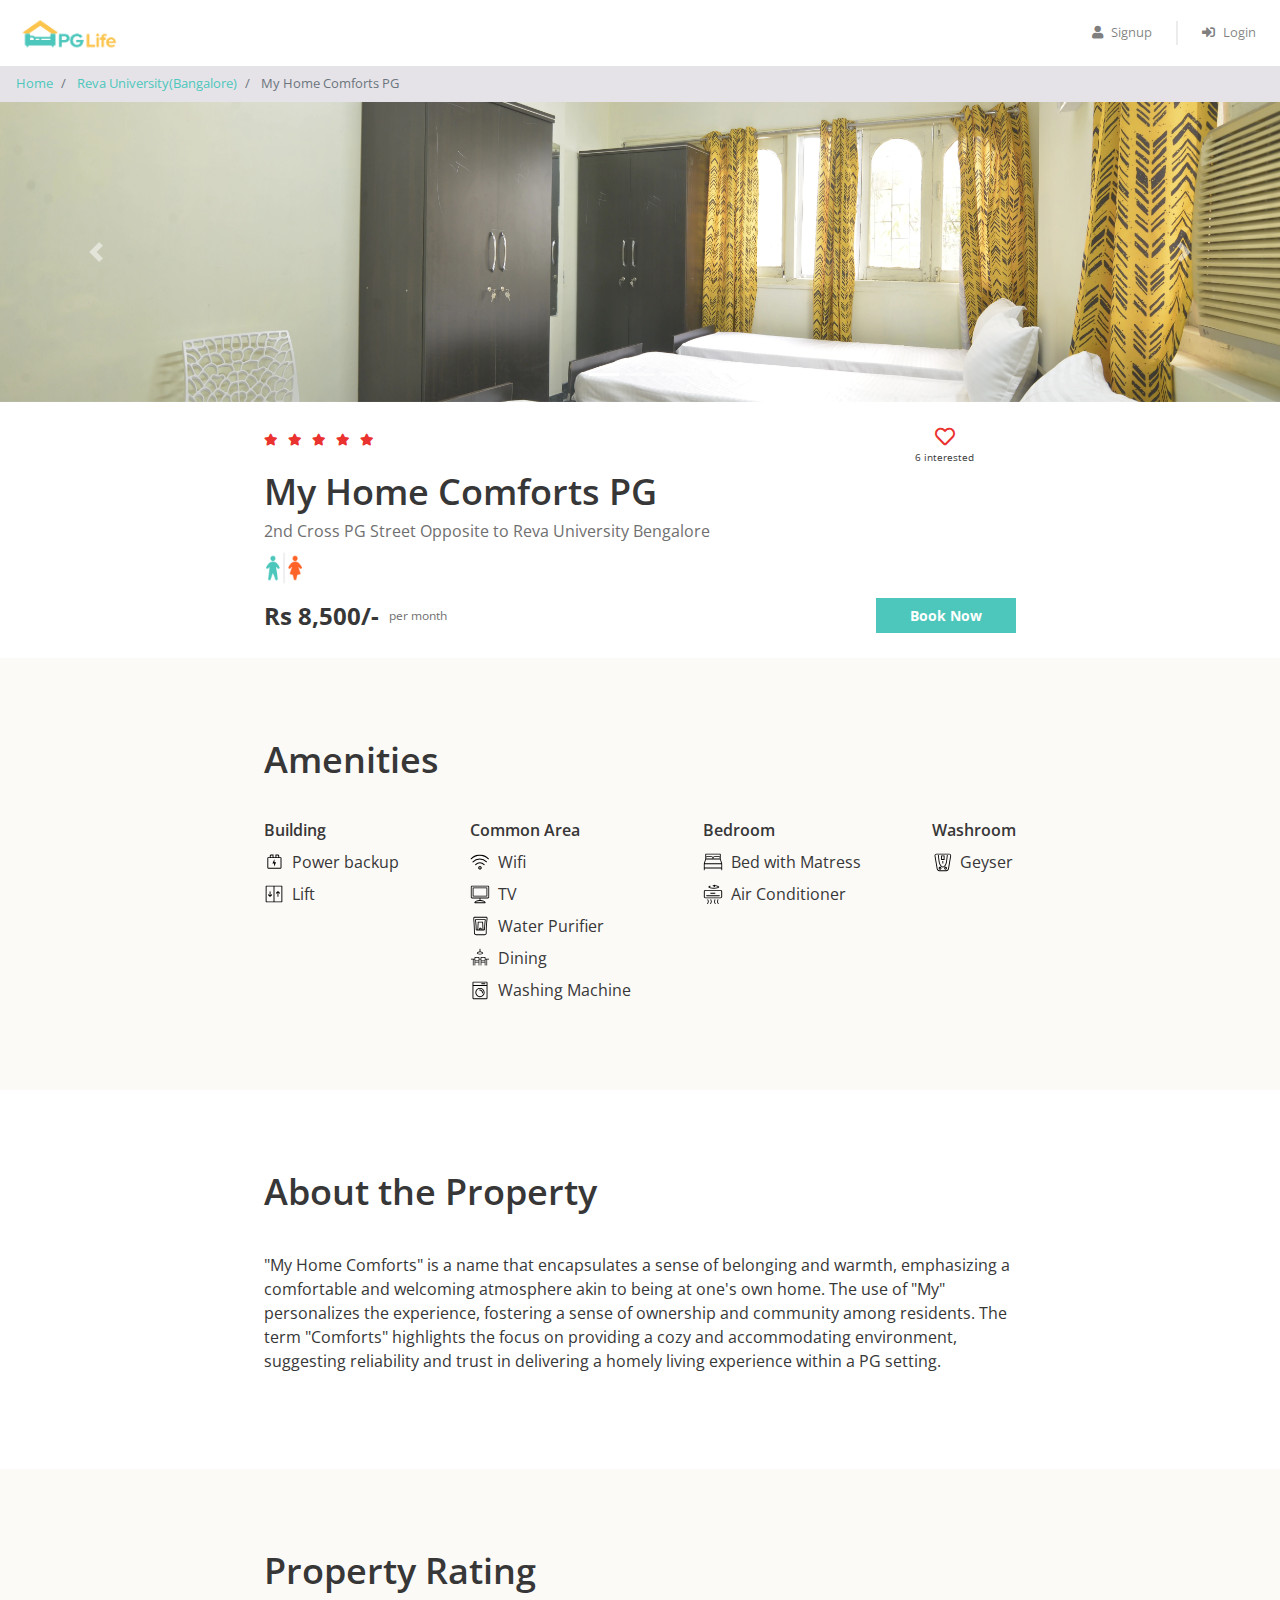
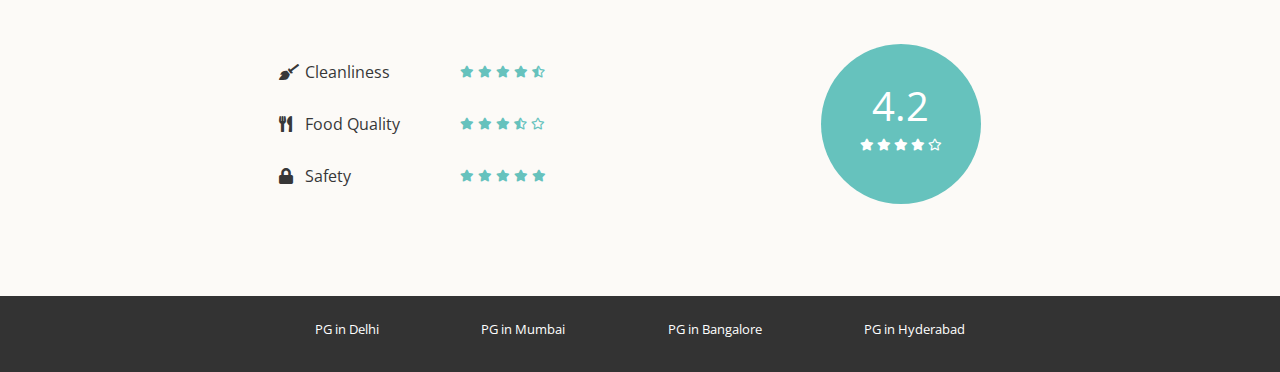
==== property_detail.html @ 11a0e8bd "Add files via upload" ====
<!DOCTYPE html>
<html lang="en">

<head>
    <meta name="viewport" content="width=device-width, initial-scale=1">
    <title>Ganpati Paying Guest | PG Life</title>

    <link href="css/bootstrap.min.css" rel="stylesheet" />
    <link href="https://use.fontawesome.com/releases/v5.11.2/css/all.css" rel="stylesheet" />
    <link href="https://fonts.googleapis.com/css2?family=Open+Sans:ital,wght@0,300;0,400;0,600;0,700;0,800;1,300;1,400;1,600;1,700;1,800&display=swap" rel="stylesheet" />
    <link href="css/common.css" rel="stylesheet" />
    <link href="css/property_detail.css" rel="stylesheet" />
</head>

<body>
    <div class="header sticky-top">
        <nav class="navbar navbar-expand-md navbar-light">
            <a class="navbar-brand" href="index.html">
                <img src="img/logo.png" />
            </a>
            <button class="navbar-toggler" type="button" data-toggle="collapse" data-target="#my-navbar">
                <span class="navbar-toggler-icon"></span>
            </button>

            <div class="collapse navbar-collapse justify-content-end" id="my-navbar">
                <ul class="navbar-nav">
                    <li class="nav-item">
                        <a class="nav-link" href="#" data-toggle="modal" data-target="#signup-modal">
                            <i class="fas fa-user"></i>Signup
                        </a>
                    </li>
                    <div class="nav-vl"></div>
                    <li class="nav-item">
                        <a class="nav-link" href="#" data-toggle="modal" data-target="#login-modal">
                            <i class="fas fa-sign-in-alt"></i>Login
                        </a>
                    </li>
                </ul>
            </div>
        </nav>
    </div>

    <div id="loading">
    </div>

    <nav aria-label="breadcrumb">
        <ol class="breadcrumb py-2">
            <li class="breadcrumb-item">
                <a href="index.html">Home</a>
            </li>
            <li class="breadcrumb-item">
                <a href="property_list.html">Reva University(Bangalore)</a>
            </li>
            <li class="breadcrumb-item active" aria-current="page">
                My Home Comforts PG
            </li>
        </ol>
    </nav>

    <div id="property-images" class="carousel slide" data-ride="carousel">
        <ol class="carousel-indicators">
            <li data-target="#property-images" data-slide-to="0" class="active"></li>
            <li data-target="#property-images" data-slide-to="1" class=""></li>
            <li data-target="#property-images" data-slide-to="2" class=""></li>
        </ol>
        <div class="carousel-inner">
            <div class="carousel-item active">
                <img class="d-block w-100" src="img/properties/1/1d4f0757fdb86d5f.jpg" alt="slide">
            </div>
            <div class="carousel-item">
                <img class="d-block w-100" src="img/properties/1/46ebbb537aa9fb0a.jpg" alt="slide">
            </div>
            <div class="carousel-item">
                <img class="d-block w-100" src="img/properties/1/eace7b9114fd6046.jpg" alt="slide">
            </div>
        </div>
        <a class="carousel-control-prev" href="#property-images" role="button" data-slide="prev">
            <span class="carousel-control-prev-icon" aria-hidden="true"></span>
            <span class="sr-only">Previous</span>
        </a>
        <a class="carousel-control-next" href="#property-images" role="button" data-slide="next">
            <span class="carousel-control-next-icon" aria-hidden="true"></span>
            <span class="sr-only">Next</span>
        </a>
    </div>

    <div class="property-summary page-container">
        <div class="row no-gutters justify-content-between">
            <div class="star-container" title="4.8">
                <i class="fas fa-star"></i>
                <i class="fas fa-star"></i>
                <i class="fas fa-star"></i>
                <i class="fas fa-star"></i>
                <i class="fas fa-star"></i>
            </div>
            <div class="interested-container">
                <i class="is-interested-image far fa-heart"></i>
                <div class="interested-text">
                    <span class="interested-user-count">6</span> interested
                </div>
            </div>
        </div>
        <div class="detail-container">
            <div class="property-name">My Home Comforts PG</div>
            <div class="property-address"> 2nd Cross PG Street Opposite to Reva University Bengalore</div>
            <div class="property-gender">
                <img src="img/unisex.png" />
            </div>
        </div>
        <div class="row no-gutters">
            <div class="rent-container col-6">
                <div class="rent">Rs 8,500/-</div>
                <div class="rent-unit">per month</div>
            </div>
            <div class="button-container col-6">
                <a href="#" class="btn btn-primary">Book Now</a>
            </div>
        </div>
    </div>

    <div class="property-amenities">
        <div class="page-container">
            <h1>Amenities</h1>
            <div class="row justify-content-between">
                <div class="col-md-auto">
                    <h5>Building</h5>
                    <div class="amenity-container">
                        <img src="img/amenities/powerbackup.svg">
                        <span>Power backup</span>
                    </div>
                    <div class="amenity-container">
                        <img src="img/amenities/lift.svg">
                        <span>Lift</span>
                    </div>
                </div>

                <div class="col-md-auto">
                    <h5>Common Area</h5>
                    <div class="amenity-container">
                        <img src="img/amenities/wifi.svg">
                        <span>Wifi</span>
                    </div>
                    <div class="amenity-container">
                        <img src="img/amenities/tv.svg">
                        <span>TV</span>
                    </div>
                    <div class="amenity-container">
                        <img src="img/amenities/rowater.svg">
                        <span>Water Purifier</span>
                    </div>
                    <div class="amenity-container">
                        <img src="img/amenities/dining.svg">
                        <span>Dining</span>
                    </div>
                    <div class="amenity-container">
                        <img src="img/amenities/washingmachine.svg">
                        <span>Washing Machine</span>
                    </div>
                </div>

                <div class="col-md-auto">
                    <h5>Bedroom</h5>
                    <div class="amenity-container">
                        <img src="img/amenities/bed.svg">
                        <span>Bed with Matress</span>
                    </div>
                    <div class="amenity-container">
                        <img src="img/amenities/ac.svg">
                        <span>Air Conditioner</span>
                    </div>
                </div>

                <div class="col-md-auto">
                    <h5>Washroom</h5>
                    <div class="amenity-container">
                        <img src="img/amenities/geyser.svg">
                        <span>Geyser</span>
                    </div>
                </div>
            </div>
        </div>
    </div>

    <div class="property-about page-container">
        <h1>About the Property</h1>
        <p>
            "My Home Comforts" is a name that encapsulates a sense of belonging and warmth, emphasizing a comfortable and welcoming atmosphere akin to being at one's own home. The use of "My" personalizes the experience, fostering a sense of ownership and community among residents. The term "Comforts" highlights the focus on providing a cozy and accommodating environment, suggesting reliability and trust in delivering a homely living experience within a PG setting.</p>
    </div>

    <div class="property-rating">
        <div class="page-container">
            <h1>Property Rating</h1>
            <div class="row align-items-center justify-content-between">
                <div class="col-md-6">
                    <div class="rating-criteria row">
                        <div class="col-6">
                            <i class="rating-criteria-icon fas fa-broom"></i>
                            <span class="rating-criteria-text">Cleanliness</span>
                        </div>
                        <div class="rating-criteria-star-container col-6" title="4.3">
                            <i class="fas fa-star"></i>
                            <i class="fas fa-star"></i>
                            <i class="fas fa-star"></i>
                            <i class="fas fa-star"></i>
                            <i class="fas fa-star-half-alt"></i>
                        </div>
                    </div>

                    <div class="rating-criteria row">
                        <div class="col-6">
                            <i class="rating-criteria-icon fas fa-utensils"></i>
                            <span class="rating-criteria-text">Food Quality</span>
                        </div>
                        <div class="rating-criteria-star-container col-6" title="3.4">
                            <i class="fas fa-star"></i>
                            <i class="fas fa-star"></i>
                            <i class="fas fa-star"></i>
                            <i class="fas fa-star-half-alt"></i>
                            <i class="far fa-star"></i>
                        </div>
                    </div>

                    <div class="rating-criteria row">
                        <div class="col-6">
                            <i class="rating-criteria-icon fa fa-lock"></i>
                            <span class="rating-criteria-text">Safety</span>
                        </div>
                        <div class="rating-criteria-star-container col-6" title="4.8">
                            <i class="fas fa-star"></i>
                            <i class="fas fa-star"></i>
                            <i class="fas fa-star"></i>
                            <i class="fas fa-star"></i>
                            <i class="fas fa-star"></i>
                        </div>
                    </div>
                </div>

                <div class="col-md-4">
                    <div class="rating-circle">
                        <div class="total-rating">4.2</div>
                        <div class="rating-circle-star-container">
                            <i class="fas fa-star"></i>
                            <i class="fas fa-star"></i>
                            <i class="fas fa-star"></i>
                            <i class="fas fa-star"></i>
                            <i class="far fa-star"></i>
                        </div>
                    </div>
                </div>
            </div>
        </div>
    </div>

   

    <div class="modal fade" id="signup-modal" tabindex="-1" role="dialog" aria-labelledby="signup-heading" aria-hidden="true">
        <div class="modal-dialog" role="document">
            <div class="modal-content">
                <div class="modal-header">
                    <h5 class="modal-title" id="signup-heading">Signup with PGLife</h5>
                    <button type="button" class="close" data-dismiss="modal" aria-label="Close">
                        <span aria-hidden="true">&times;</span>
                    </button>
                </div>

                <div class="modal-body">
                    <form id="signup-form" class="form" role="form">
                        <div class="input-group form-group">
                            <div class="input-group-prepend">
                                <span class="input-group-text">
                                    <i class="fas fa-user"></i>
                                </span>
                            </div>
                            <input type="text" class="form-control" name="full_name" placeholder="Full Name" maxlength="30" required>
                        </div>

                        <div class="input-group form-group">
                            <div class="input-group-prepend">
                                <span class="input-group-text">
                                    <i class="fas fa-phone-alt"></i>
                                </span>
                            </div>
                            <input type="text" class="form-control" name="phone" placeholder="Phone Number" maxlength="10" minlength="10" required>
                        </div>

                        <div class="input-group form-group">
                            <div class="input-group-prepend">
                                <span class="input-group-text">
                                    <i class="fas fa-envelope"></i>
                                </span>
                            </div>
                            <input type="email" class="form-control" name="email" placeholder="Email" required>
                        </div>

                        <div class="input-group form-group">
                            <div class="input-group-prepend">
                                <span class="input-group-text">
                                    <i class="fas fa-lock"></i>
                                </span>
                            </div>
                            <input type="password" class="form-control" name="password" placeholder="Password" minlength="6" required>
                        </div>

                        <div class="input-group form-group">
                            <div class="input-group-prepend">
                                <span class="input-group-text">
                                    <i class="fas fa-university"></i>
                                </span>
                            </div>
                            <input type="text" class="form-control" name="college_name" placeholder="College Name" maxlength="150" required>
                        </div>

                        <div class="form-group">
                            <span>I'm a</span>
                            <input type="radio" class="ml-3" id="gender-male" name="gender" value="male" /> Male
                            <label for="gender-male">
                            </label>
                            <input type="radio" class="ml-3" id="gender-female" name="gender" value="female" />
                            <label for="gender-female">
                                Female
                            </label>
                        </div>

                        <div class="form-group">
                            <button type="submit" class="btn btn-block btn-primary">Create Account</button>
                        </div>
                    </form>
                </div>

                <div class="modal-footer">
                    <span>Already have an account?
                        <a href="#" data-dismiss="modal" data-toggle="modal" data-target="#login-modal">Login</a>
                    </span>
                </div>
            </div>
        </div>
    </div>

    <div class="modal fade" id="login-modal" tabindex="-1" role="dialog" aria-labelledby="login-heading" aria-hidden="true">
        <div class="modal-dialog modal-dialog-centered" role="document">
            <div class="modal-content">
                <div class="modal-header">
                    <h5 class="modal-title" id="login-heading">Login with PGLife</h5>
                    <button type="button" class="close" data-dismiss="modal" aria-label="Close">
                        <span aria-hidden="true">&times;</span>
                    </button>
                </div>

                <div class="modal-body">
                    <form id="login-form" class="form" role="form">
                        <div class="input-group form-group">
                            <div class="input-group-prepend">
                                <span class="input-group-text">
                                    <i class="fas fa-user"></i>
                                </span>
                            </div>
                            <input type="email" class="form-control" name="email" placeholder="Email" required>
                        </div>

                        <div class="input-group form-group">
                            <div class="input-group-prepend">
                                <span class="input-group-text">
                                    <i class="fas fa-lock"></i>
                                </span>
                            </div>
                            <input type="password" class="form-control" name="password" placeholder="Password" minlength="6" required>
                        </div>

                        <div class="form-group">
                            <button type="submit" class="btn btn-block btn-primary">Login</button>
                        </div>
                    </form>
                </div>

                <div class="modal-footer">
                    <span>
                        <a href="#" data-dismiss="modal" data-toggle="modal" data-target="#signup-modal">Click here</a>
                        to register a new account
                    </span>
                </div>
            </div>
        </div>
    </div>

    <div class="footer">
        <div class="page-container footer-container">
            <div class="footer-cities">
                <div class="footer-city">
                    <a href="property_list.html">PG in Delhi</a>
                </div>
                <div class="footer-city">
                    <a href="property_list.html">PG in Mumbai</a>
                </div>
                <div class="footer-city">
                    <a href="property_list.html">PG in Bangalore</a>
                </div>
                <div class="footer-city">
                    <a href="property_list.html">PG in Hyderabad</a>
                </div>
            </div>
            
        </div>
    </div>

    <script type="text/javascript" src="js/jquery.js"></script>
    <script type="text/javascript" src="js/bootstrap.min.js"></script>
</body>

</html>
---- css/common.css ----
* {
    box-sizing: border-box;
    font-family: 'Open Sans', sans-serif;
}

body {
    color: #373737;
    font-size: 16px;
    position: relative;
}

h1,
h2,
h3,
h4,
h5,
h6 {
    font-weight: 600;
}

h1 {
    font-size: 36px;
    margin-bottom: 40px;
}

@media (max-width: 768px) {
    h1 {
        font-size: 28px;
    }
}

h3 {
    font-size: 24px;
    margin-bottom: 12px;
}

h5 {
    font-size: 16px;
    margin-bottom: 10px;
}

.btn-primary,
.btn-warning,
.btn-danger {
    color: white;
    font-weight: bold;
}

.input-group .input-group-text i {
    width: 14px;
}

input[type="radio"] {
    position: relative;
    top: 1px;
}

.breadcrumb {
    background-color: #e5e3e8;
    font-size: 13px;
    border-radius: 0px;
    margin-bottom: 0px;
}

.container {
    max-width: 920px;
    padding: 0px 20px;
}

.page-container {
    max-width: 800px;
    padding: 80px 24px;
    margin: auto;
}

@media (max-width: 768px) {
    .page-container {
        padding: 64px 24px;
    }
}

.white {
    color: #ffffff;
}

#loading {
    display: none;
    background-color: #666666;
    background-image: url("../img/progress_spinner.gif");
    background-repeat: no-repeat;
    background-position: center;
    opacity: 0.4;
    position: fixed;
    top: 0px;
    right: 0px;
    width: 100%;
    height: 100%;
    z-index: 10000000;
}

/* Login Modal */
#login-modal .modal-dialog {
    width: 350px;
    margin: auto;
}

.modal-footer {
    background-color: #f4f4f4;
    justify-content: center;
}

/* Header */
.header {
    background-color: white;
    font-size: 13px;
}

.header .navbar .navbar-brand img {
    height: 40px;
}

.header .navbar .nav-item i {
    margin-right: 8px;
}

.header .nav-vl {
    border-left: 2px solid #d6d6d678;
    height: 24px;
    margin: auto 16px;
    display: block;
}

@media(max-width:768px) {
    .header .nav-vl {
        display: none;
    }
}

.header .nav-name {
    font-weight: bold;
    margin: auto 16px;
}

@media(max-width:768px) {
    .header .nav-name {
        margin: 8px 0px
    }
}

/* Footer */
.footer {
    background-color: #333333;
    font-size: 13px;
}

.footer-container {
    padding: 24px;
}

.footer-cities {
    display: flex;
    flex-wrap: wrap;
    justify-content: space-around;
}

.footer-city {
    margin-bottom: 8px;
    text-align: center;
}

@media(max-width:768px) {
    .footer-city {
        width: 100%;
    }
}

.footer-city a {
    color: #ffffff;
}

.footer-copyright {
    color: #a9a9a9;
    text-align: center;
    padding-top: 24px;
}
---- css/property_detail.css ----
.carousel img {
    height: 300px;
    object-fit: cover;
}

.property-summary {
    padding: 24px;
}

.property-amenities,
.property-rating {
    background-color: #fcfaf7;
}

.star-container i {
    color: #EA322E;
    font-size: 12px;
    margin-right: 6px;
}

.interested-container {
    text-align: center;
    padding-right: 42px;
}

@media (max-width: 768px) {
    .interested-container {
        padding-right: 0px;
    }
}

.interested-container i {
    color: #EA322E;
    font-size: 20px;
    cursor: pointer;
}

.interested-text {
    font-size: 10px;
}

.detail-container {
    padding-bottom: 10px;
}

.property-name {
    font-size: 36px;
    font-weight: 600;
}

@media (max-width: 768px) {
    .property-name {
        font-size: 24px;
    }
}

.property-address {
    color: #6f6f6f;
    font-size: 16px;
    padding-bottom: 5px;
}

.property-gender img {
    width: 40px;
}

.rent-container {
    display: flex;
    align-items: center;
}

.rent {
    font-size: 24px;
    font-weight: bold;
    padding-right: 10px;
}

@media (max-width: 768px) {
    .rent {
        font-size: 18px;
    }
}

.rent-unit {
    color: #6f6f6f;
    font-size: 12px;
}

.button-container .btn {
    font-size: 14px;
    border-radius: 0px;
    width: 140px;
    float: right;
}

@media (max-width: 768px) {
    .property-amenities .row>div {
        padding-bottom: 24px;
    }
}

.amenity-container {
    margin: 8px 0px;
}

.amenity-container img {
    height: 20px;
    margin-top: -4px;
    margin-right: 4px;
}

.rating-criteria {
    margin: 28px 0px;
}

.rating-criteria-icon {
    width: 14px;
}

.rating-criteria-text {
    margin-left: 8px;
}

.rating-criteria-star-container {
    margin-top: -2px;
}

.rating-criteria-star-container i {
    color: #66C2BD;
    font-size: 12px;
}

.rating-circle {
    background-color: #66C2BD;
    color: white;
    text-align: center;
    height: 160px;
    width: 160px;
    border-radius: 50%;
    padding-top: 32px;
    margin: auto;
}

.total-rating {
    font-size: 40px;
}

.rating-circle-star-container {
    font-size: 12px;
}

.testimonial-block {
    background-color: #fcfaf7;
    padding: 0px 160px 24px;
    margin-top: 80px;
}

@media (max-width: 768px) {
    .testimonial-block {
        padding: 0px 24px 24px;
    }
}

.testimonial-image-container {
    text-align: center;
}

.testimonial-img {
    width: 100px;
    border-radius: 50%;
    position: relative;
    top: -40px;
}

.testimonial-text {
    color: #777777;
    text-align: center;
    position: relative;
}

.testimonial-text i {
    font-size: 20px;
    position: absolute;
    left: 0px;
    top: 0px;
}

.testimonial-text p {
    text-indent: 20px;
}

.testimonial-name {
    color: #2F2E2E;
    text-align: right;
    font-weight: bold;
    margin-top: 12px;
}
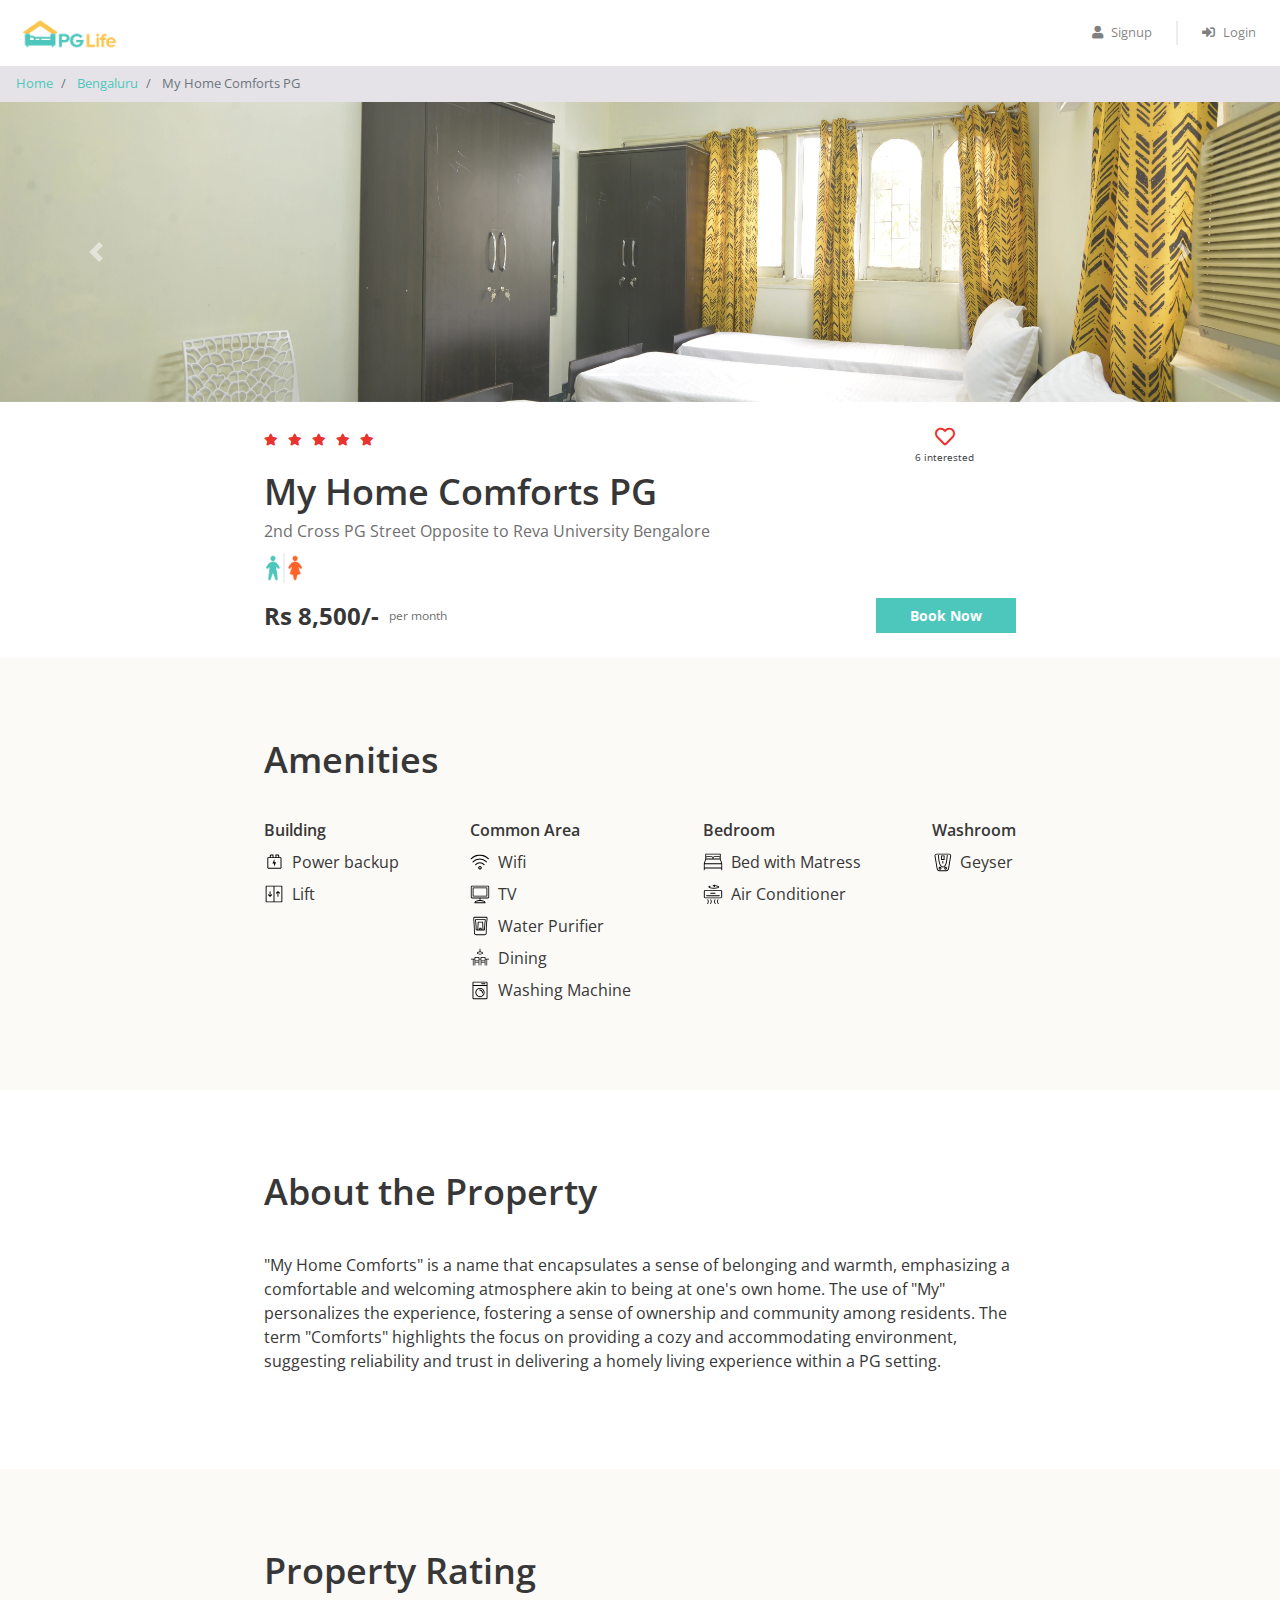
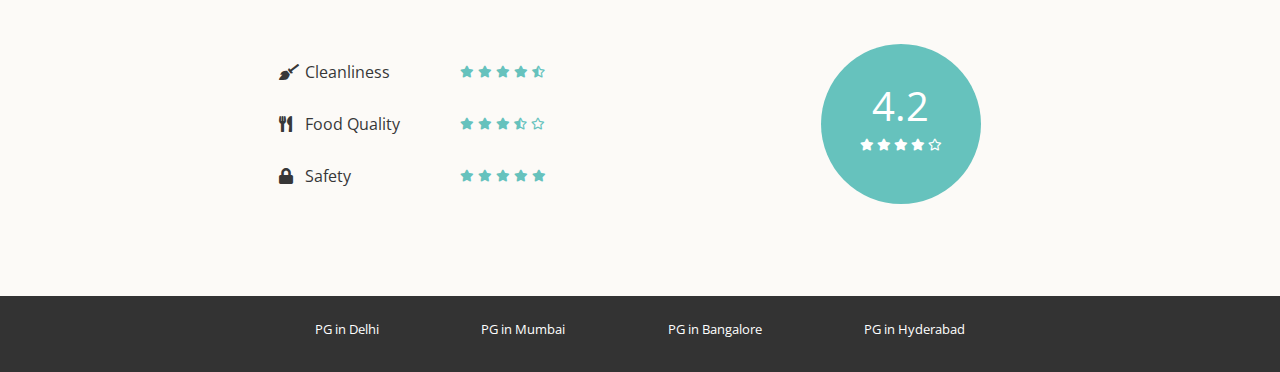
==== commit bdcc7f2b: "Update property_detail.html" ====
--- a/property_detail.html
+++ b/property_detail.html
@@ -49,7 +49,7 @@
                 <a href="index.html">Home</a>
             </li>
             <li class="breadcrumb-item">
-                <a href="property_list.html">Reva University(Bangalore)</a>
+                <a href="property_list.html">Bengaluru</a>
             </li>
             <li class="breadcrumb-item active" aria-current="page">
                 My Home Comforts PG
--- a/css/common.css
+++ b/css/common.css
@@ -182,4 +182,13 @@
     color: #a9a9a9;
     text-align: center;
     padding-top: 24px;
-}+}
+body::-webkit-scrollbar {
+  display: none;
+}
+
+/* Hide scrollbar for IE, Edge and Firefox */
+body {
+  -ms-overflow-style: none;  /* IE and Edge */
+  scrollbar-width: none;  /* Firefox */
+}
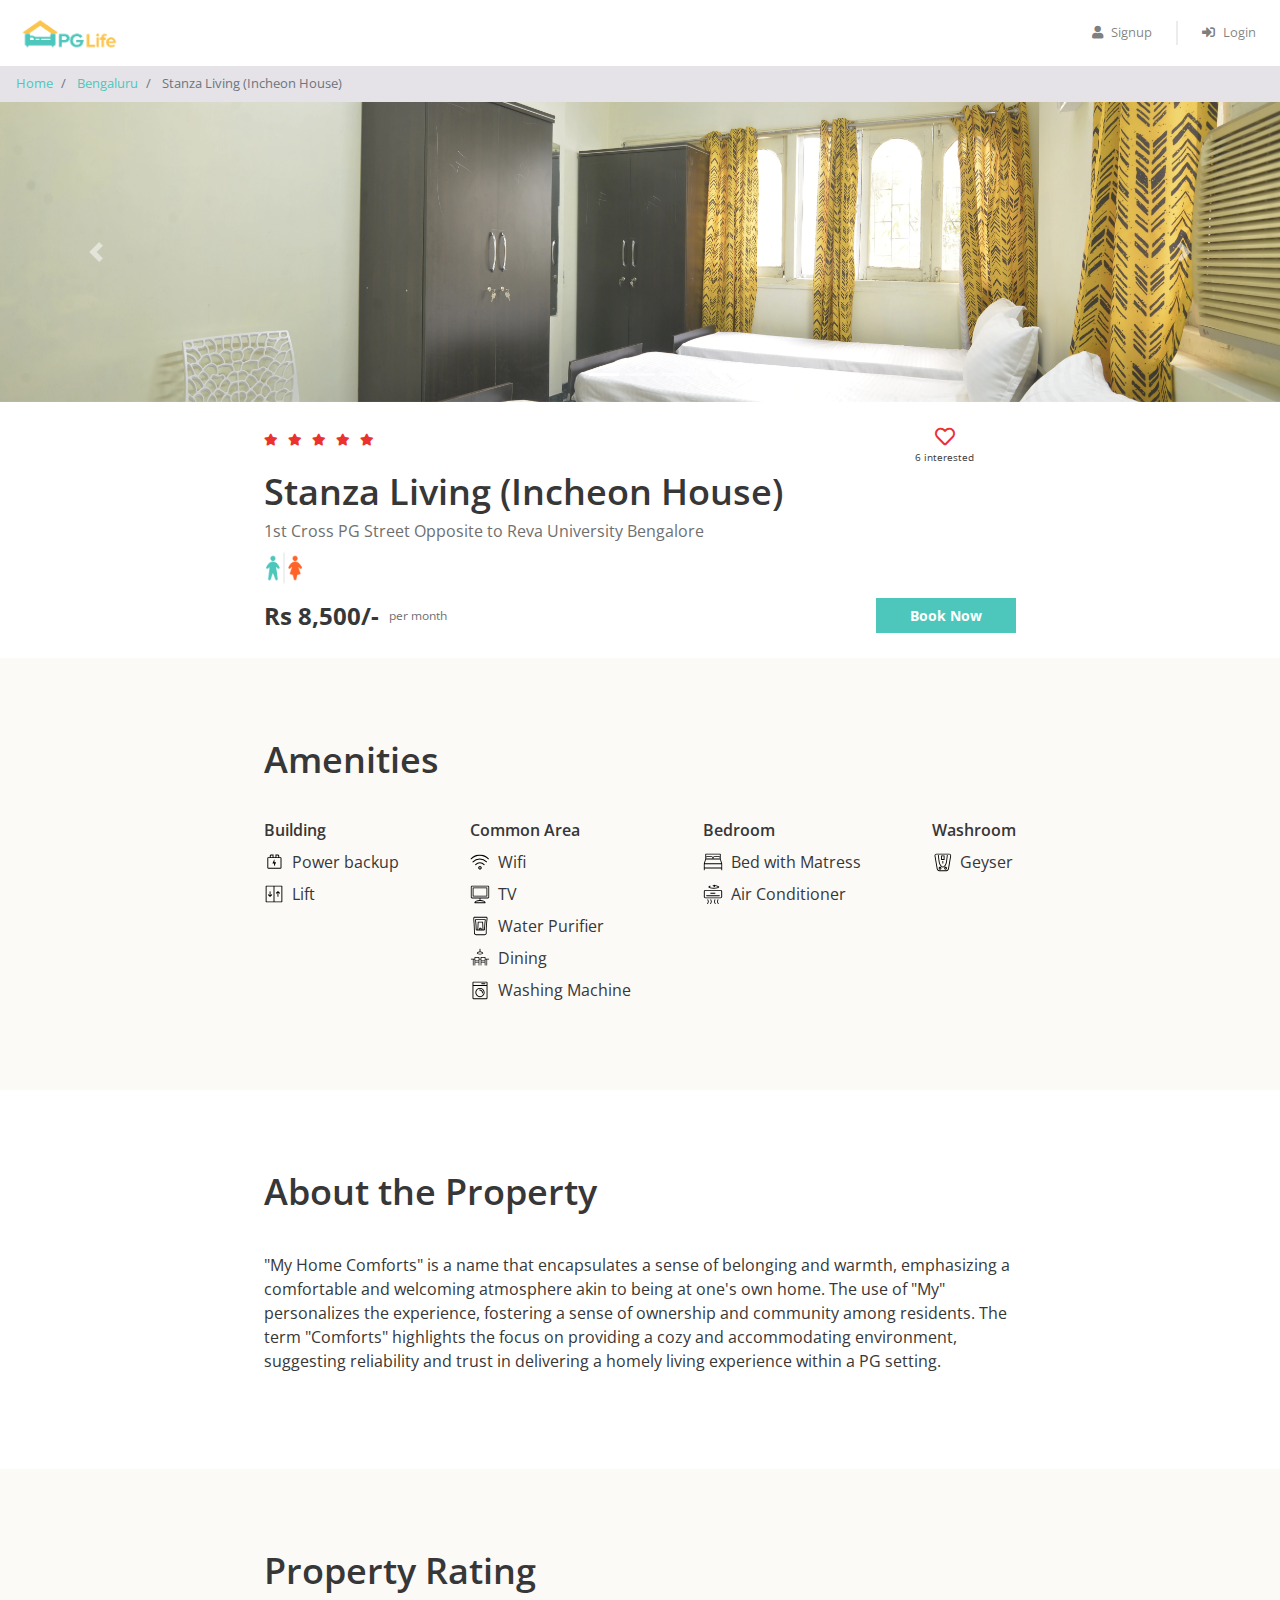
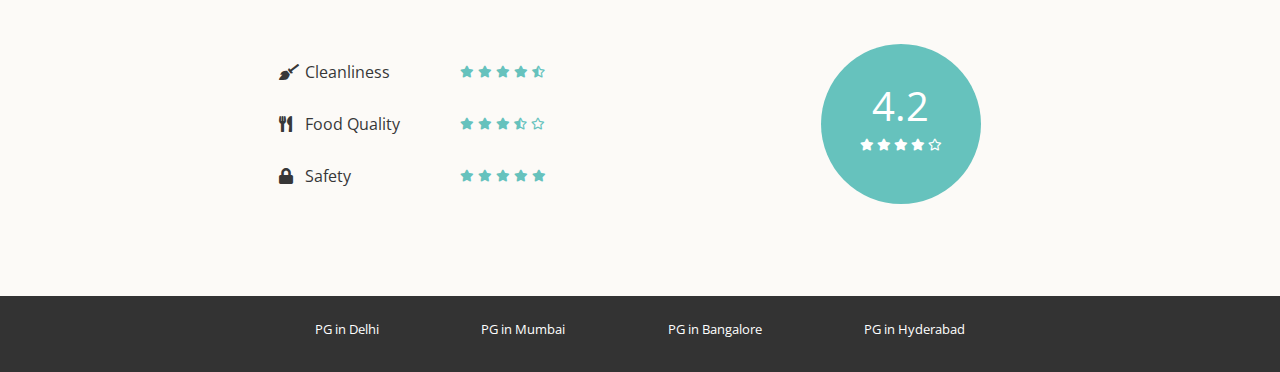
==== commit da36ba51: "Update property_detail.html" ====
--- a/property_detail.html
+++ b/property_detail.html
@@ -3,7 +3,7 @@
 
 <head>
     <meta name="viewport" content="width=device-width, initial-scale=1">
-    <title>Ganpati Paying Guest | PG Life</title>
+    <title>Stanza Living | PG Life</title>
 
     <link href="css/bootstrap.min.css" rel="stylesheet" />
     <link href="https://use.fontawesome.com/releases/v5.11.2/css/all.css" rel="stylesheet" />
@@ -49,10 +49,10 @@
                 <a href="index.html">Home</a>
             </li>
             <li class="breadcrumb-item">
-                <a href="property_list.html">Bengaluru</a>
+                <a href="property_list.html"><span id="cityBreadcrumb">Bengaluru</span></a>
             </li>
             <li class="breadcrumb-item active" aria-current="page">
-                My Home Comforts PG
+                Stanza Living (Incheon House)
             </li>
         </ol>
     </nav>
@@ -101,8 +101,8 @@
             </div>
         </div>
         <div class="detail-container">
-            <div class="property-name">My Home Comforts PG</div>
-            <div class="property-address"> 2nd Cross PG Street Opposite to Reva University Bengalore</div>
+            <div class="property-name">Stanza Living (Incheon House)</div>
+            <div class="property-address"> 1st Cross PG Street Opposite to Reva University Bengalore</div>
             <div class="property-gender">
                 <img src="img/unisex.png" />
             </div>
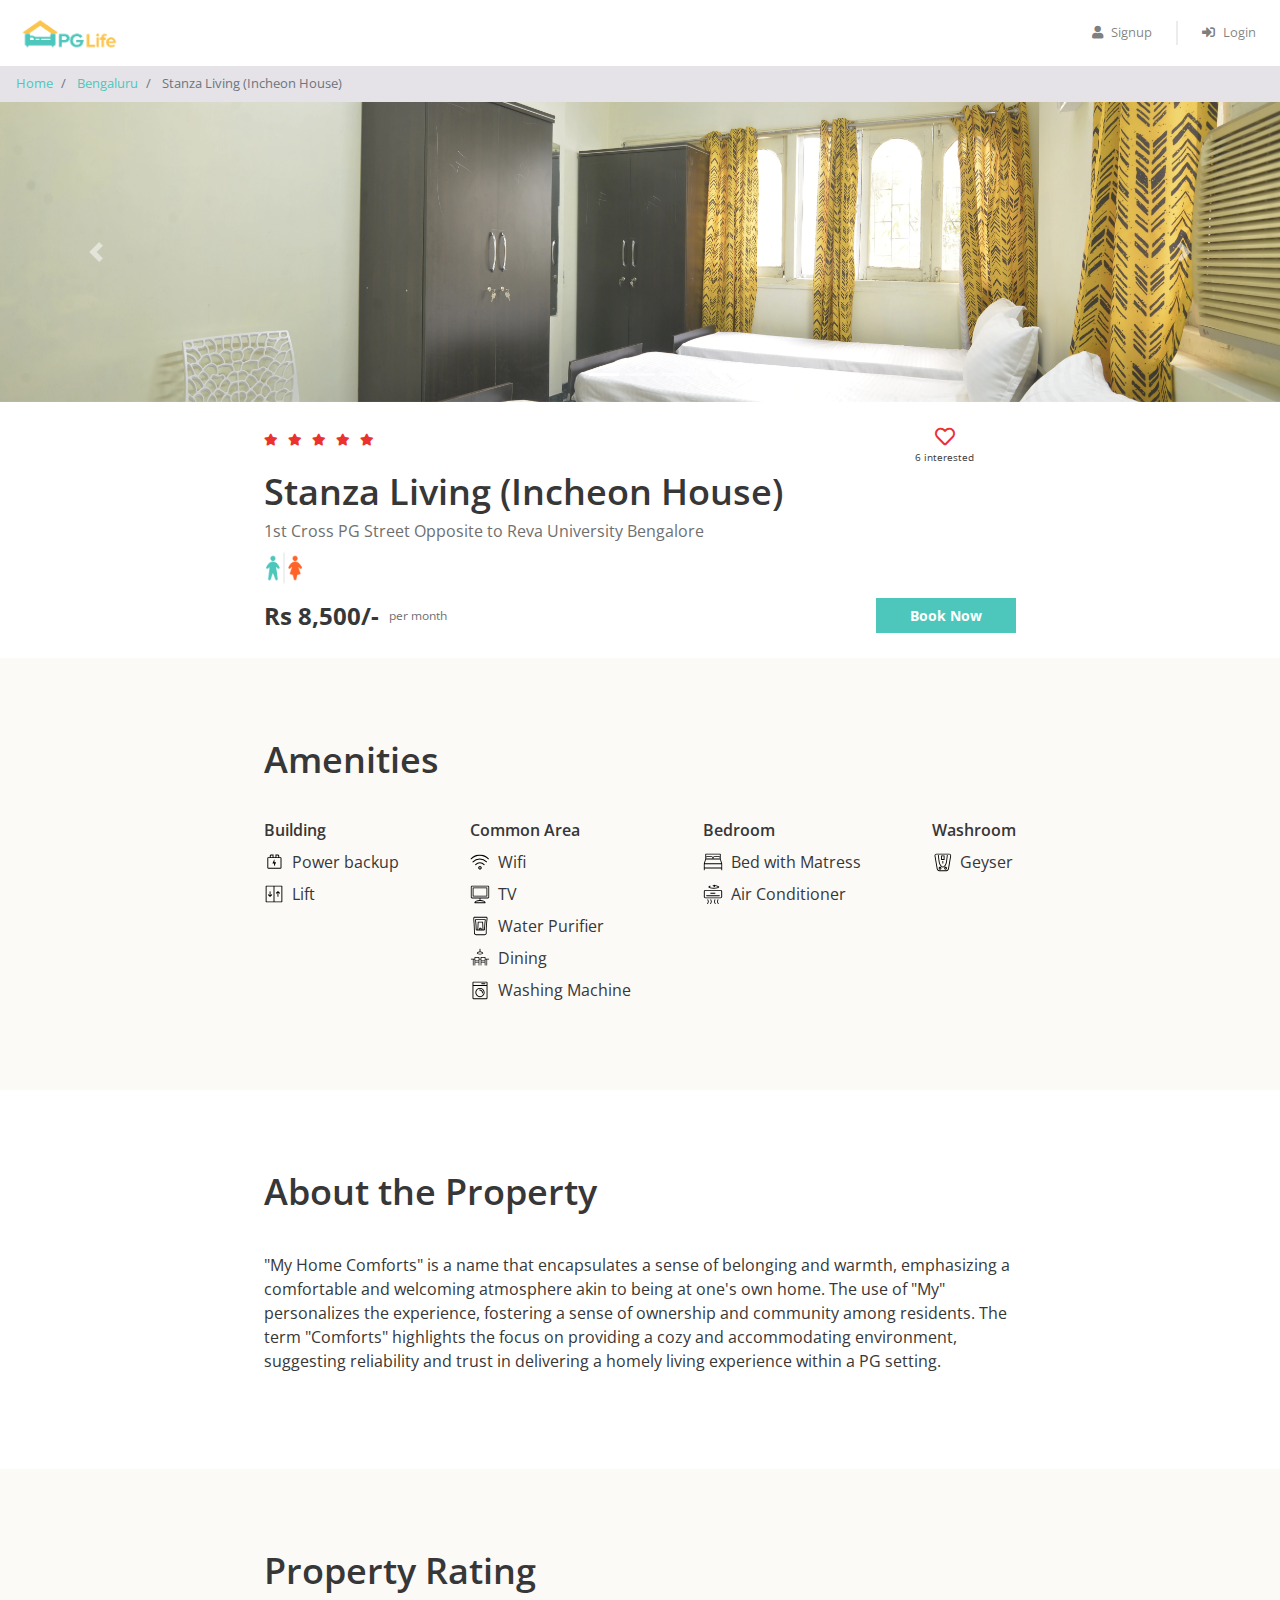
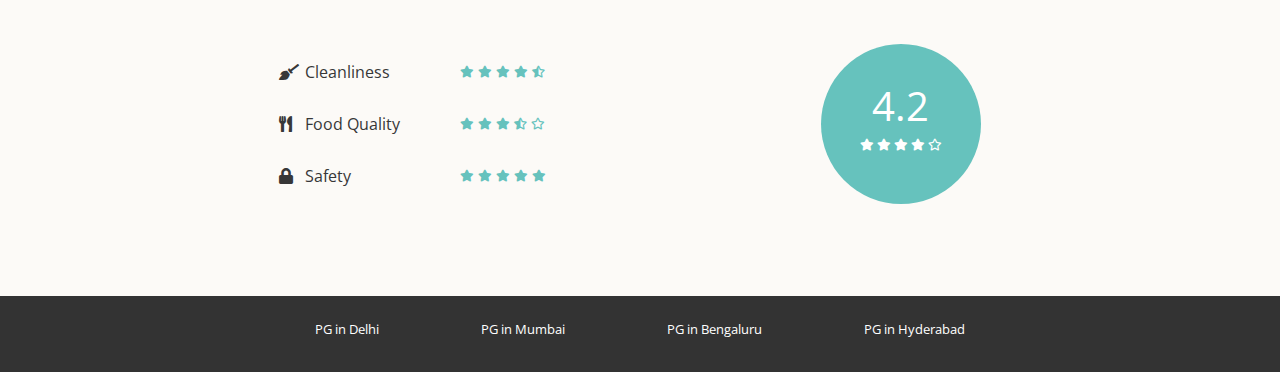
==== commit 6251aa93: "Update property_detail.html" ====
--- a/property_detail.html
+++ b/property_detail.html
@@ -386,16 +386,16 @@
         <div class="page-container footer-container">
             <div class="footer-cities">
                 <div class="footer-city">
-                    <a href="property_list.html">PG in Delhi</a>
+                    <a href="property_list.html?city=Delhi">PG in Delhi</a>
                 </div>
                 <div class="footer-city">
-                    <a href="property_list.html">PG in Mumbai</a>
+                    <a href="property_list.html?city=Mumbai">PG in Mumbai</a>
                 </div>
                 <div class="footer-city">
-                    <a href="property_list.html">PG in Bangalore</a>
+                    <a href="property_list.html?city=Bengaluru">PG in Bengaluru</a>
                 </div>
                 <div class="footer-city">
-                    <a href="property_list.html">PG in Hyderabad</a>
+                    <a href="property_list.html?city=Hyderabad">PG in Hyderabad</a>
                 </div>
             </div>
             
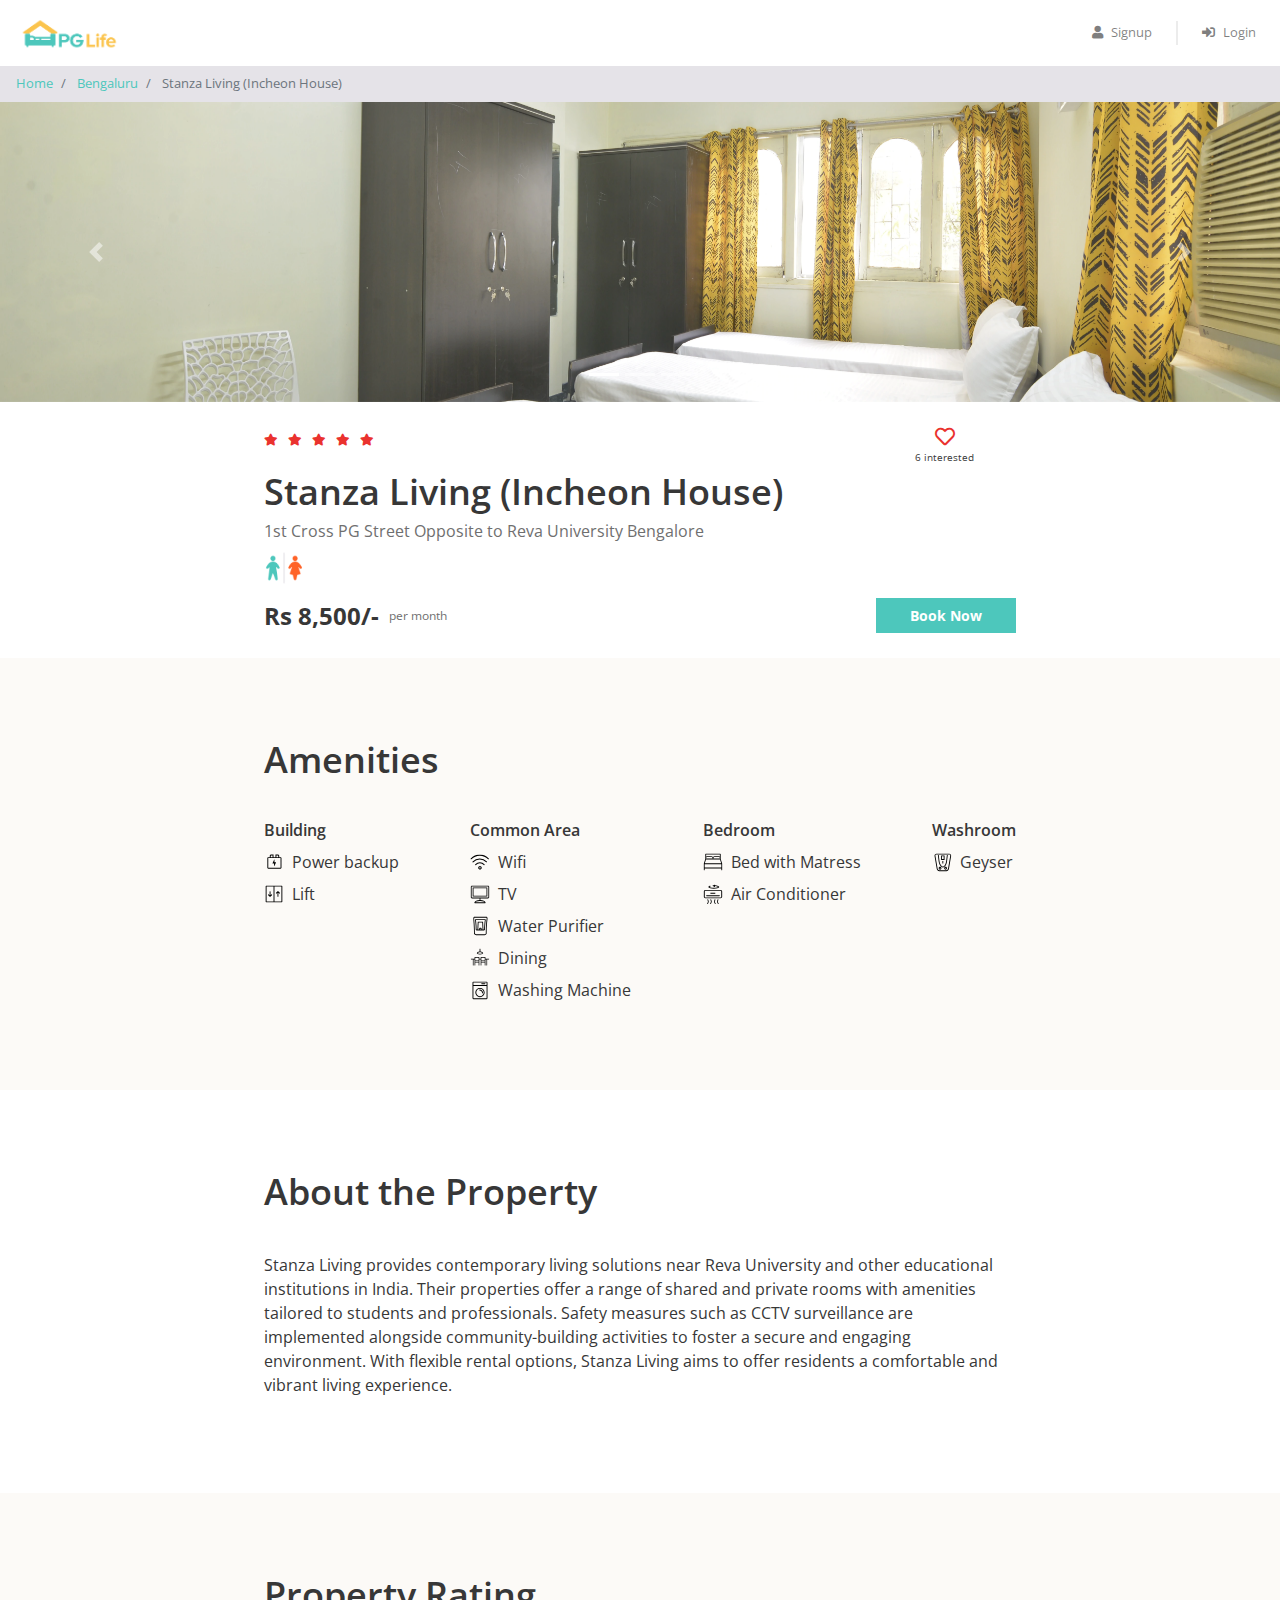
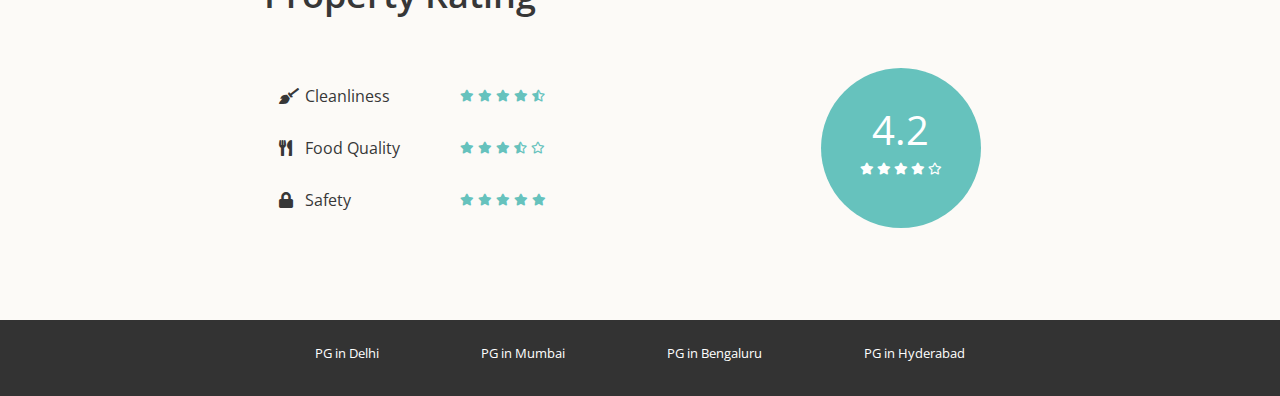
==== commit d440d2f9: "Update property_detail.html" ====
--- a/property_detail.html
+++ b/property_detail.html
@@ -184,7 +184,7 @@
     <div class="property-about page-container">
         <h1>About the Property</h1>
         <p>
-            "My Home Comforts" is a name that encapsulates a sense of belonging and warmth, emphasizing a comfortable and welcoming atmosphere akin to being at one's own home. The use of "My" personalizes the experience, fostering a sense of ownership and community among residents. The term "Comforts" highlights the focus on providing a cozy and accommodating environment, suggesting reliability and trust in delivering a homely living experience within a PG setting.</p>
+            Stanza Living provides contemporary living solutions near Reva University and other educational institutions in India. Their properties offer a range of shared and private rooms with amenities tailored to students and professionals. Safety measures such as CCTV surveillance are implemented alongside community-building activities to foster a secure and engaging environment. With flexible rental options, Stanza Living aims to offer residents a comfortable and vibrant living experience.</p>
     </div>
 
     <div class="property-rating">
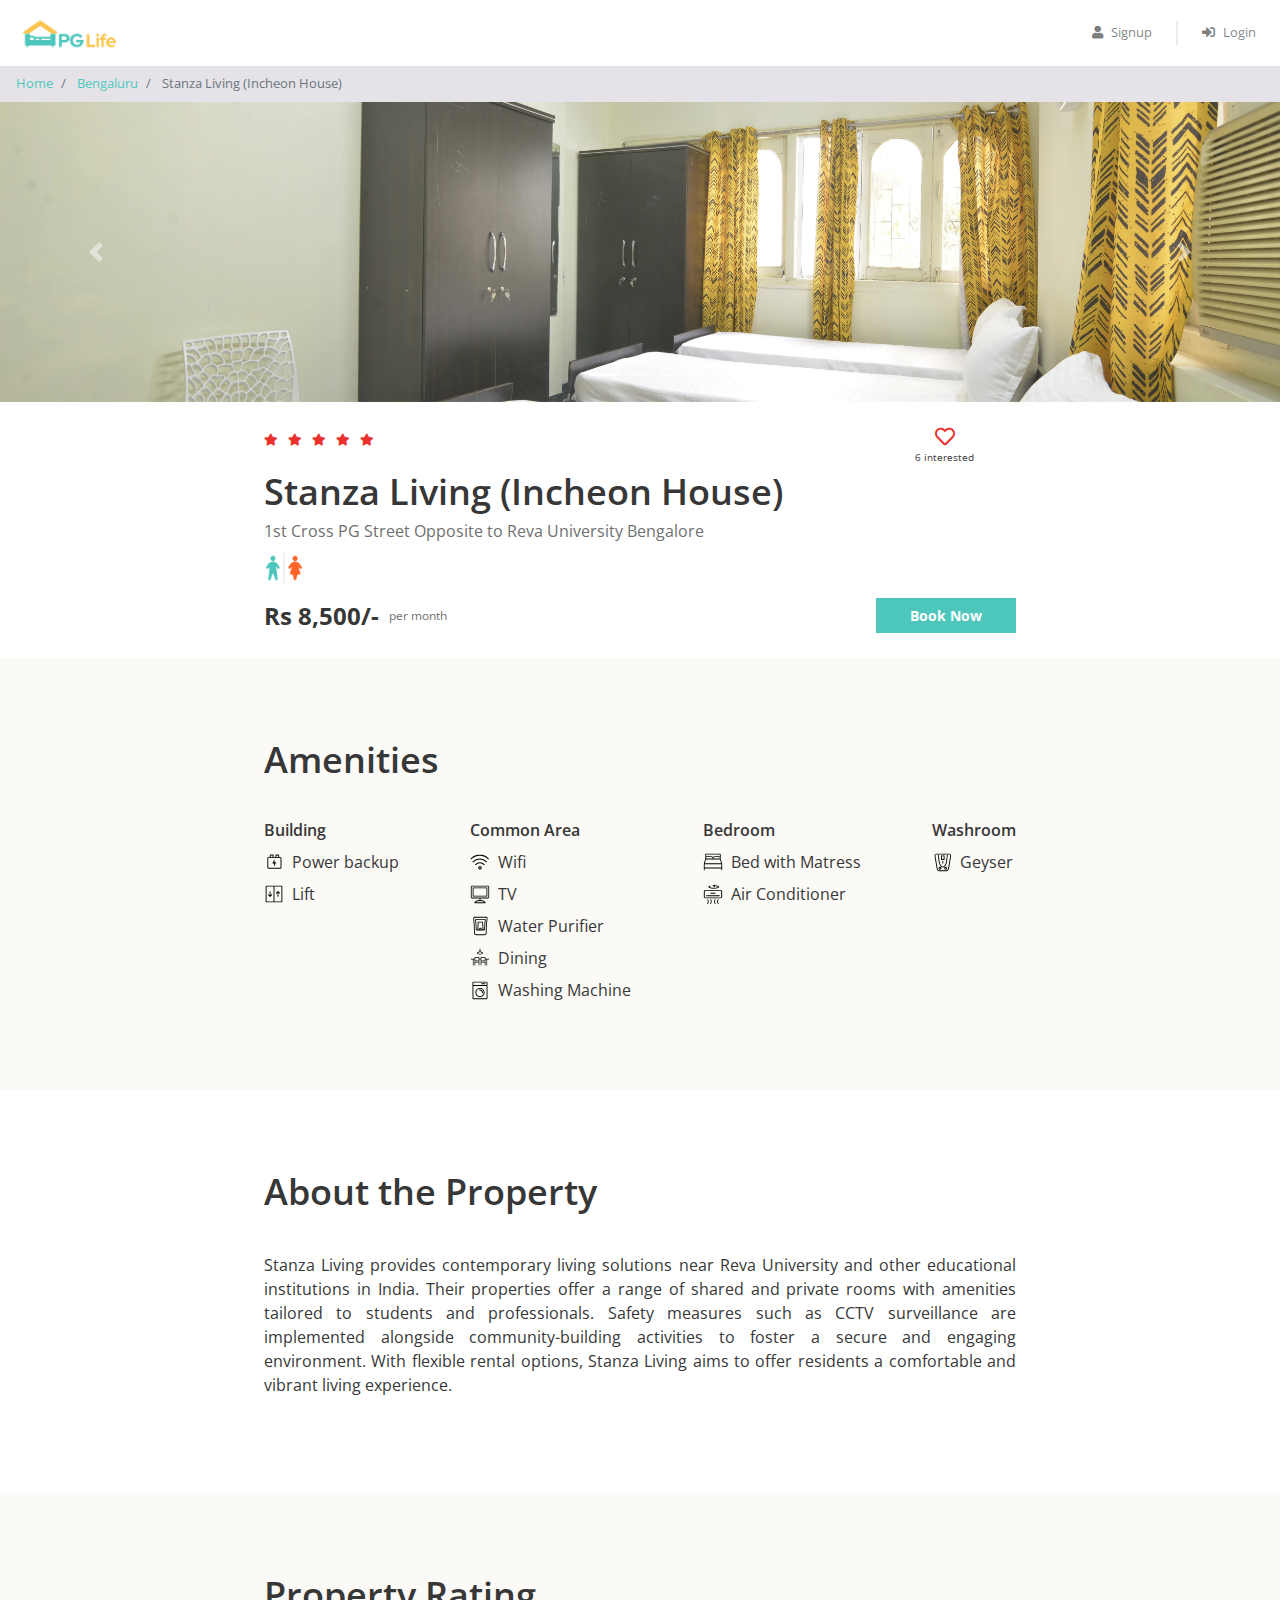
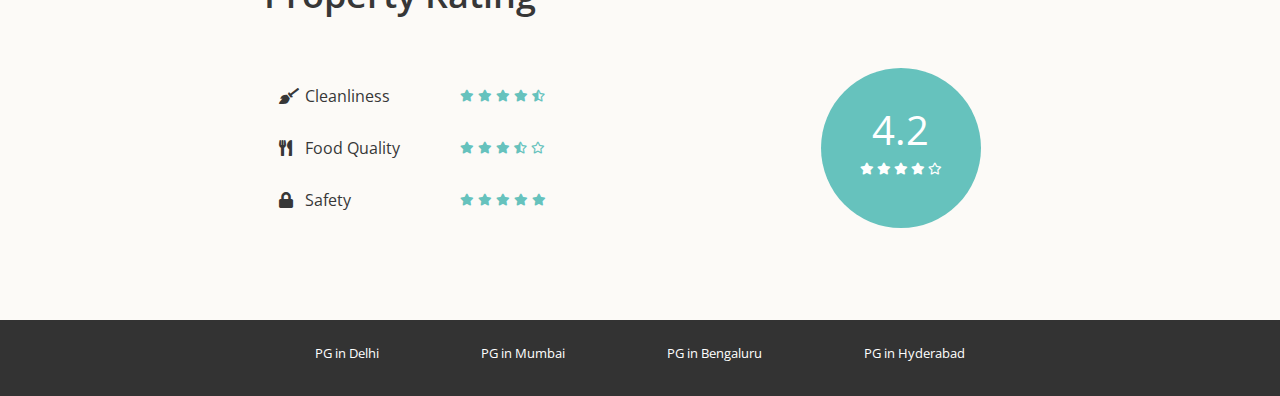
==== commit 679bbfcd: "Update property_detail.html" ====
--- a/property_detail.html
+++ b/property_detail.html
@@ -183,7 +183,7 @@
 
     <div class="property-about page-container">
         <h1>About the Property</h1>
-        <p>
+        <p style="text-align: justify;">
             Stanza Living provides contemporary living solutions near Reva University and other educational institutions in India. Their properties offer a range of shared and private rooms with amenities tailored to students and professionals. Safety measures such as CCTV surveillance are implemented alongside community-building activities to foster a secure and engaging environment. With flexible rental options, Stanza Living aims to offer residents a comfortable and vibrant living experience.</p>
     </div>
 
